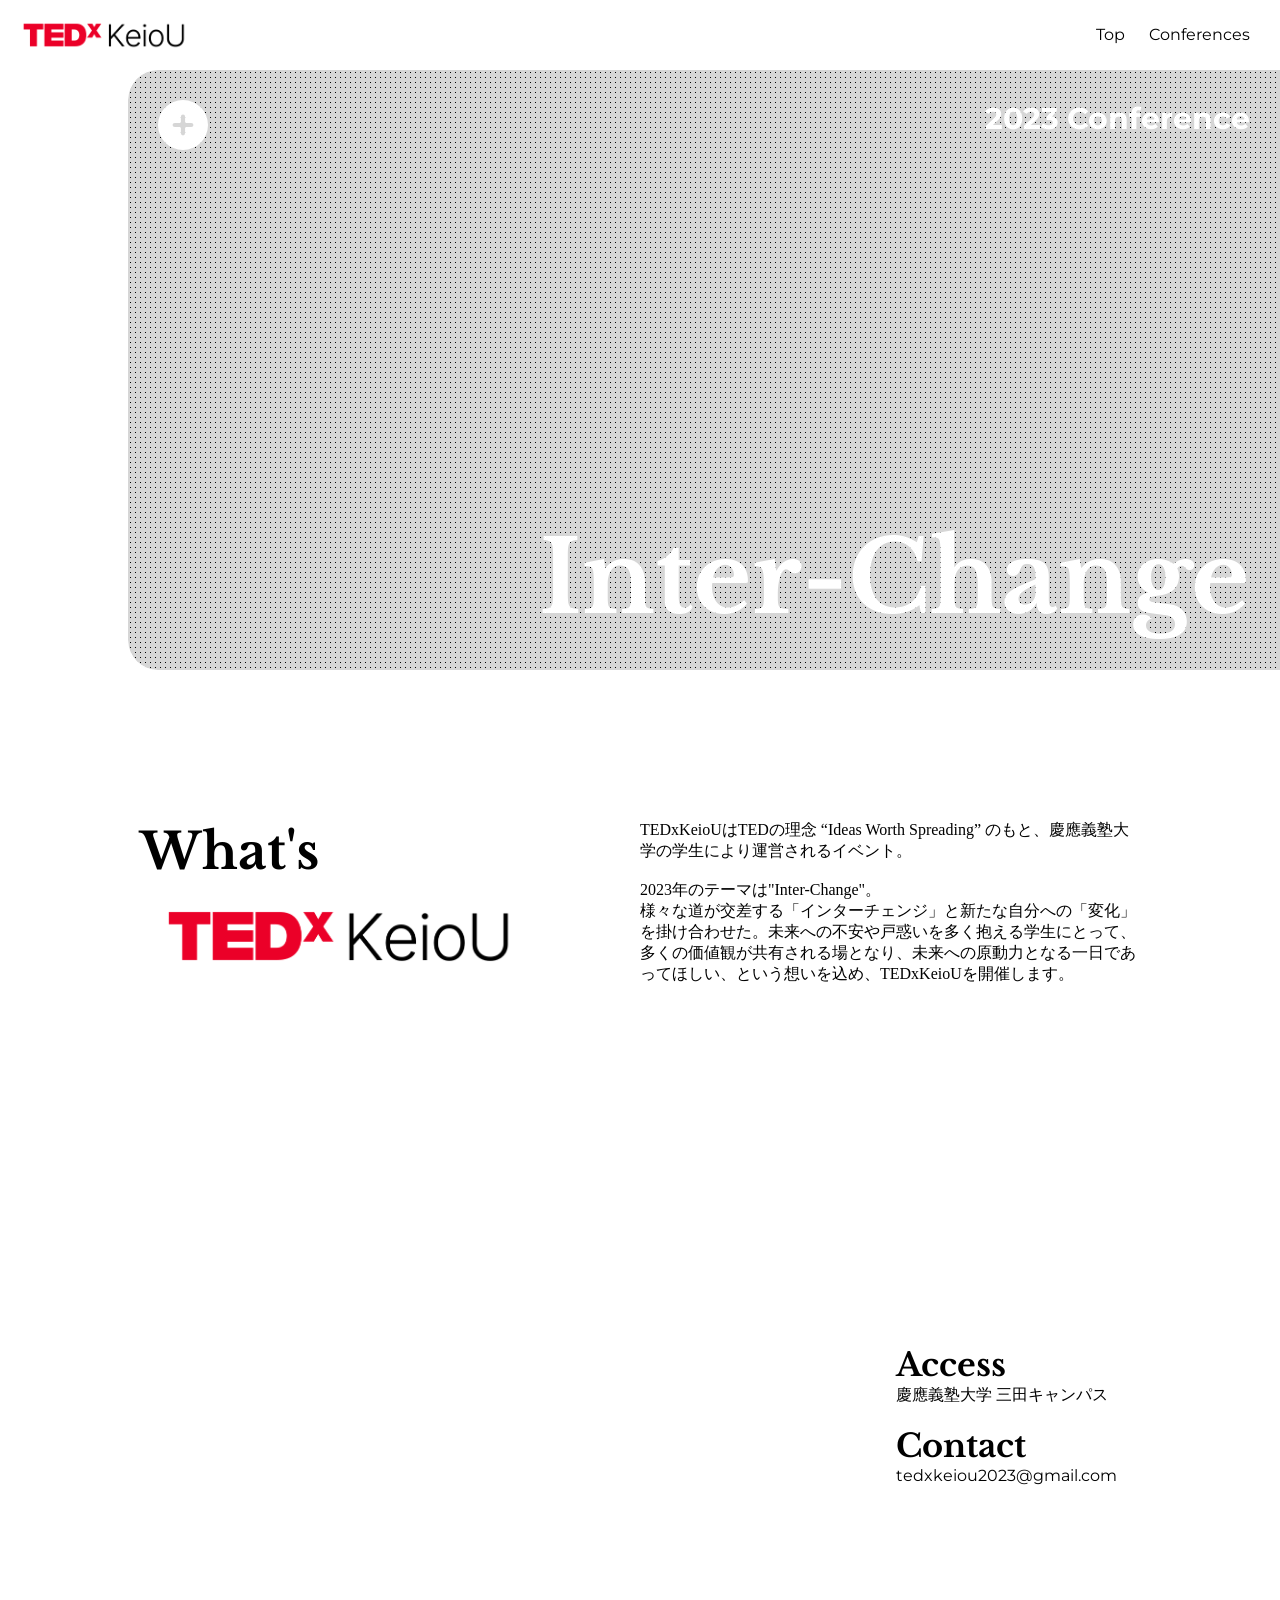
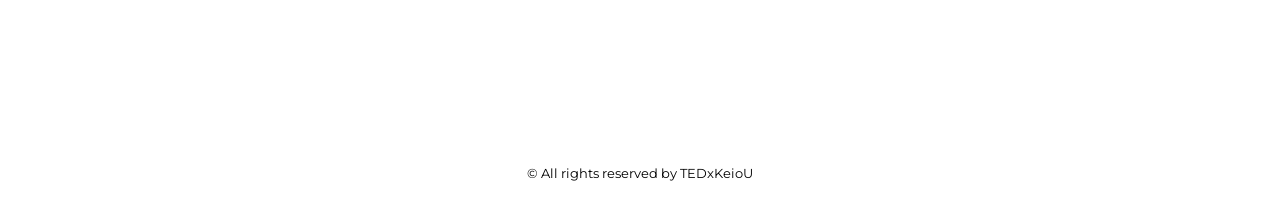
==== index.html @ d734decb "ヘッダー修正" ====
<!DOCTYPE html>
<html lang="jp">
<head>
    <meta charset="UTF-8">
    <meta http-equiv="X-UA-Compatible" content="IE=edge">
    <meta name="viewport" content="width=device-width, initial-scale=1.0">
    <title>TEDxKeioU</title>
    <link rel="stylesheet" href="/toppage.css">
    <link rel="icon" href="/icon.png">

    <!--アナリティクス解析用 Google tag (gtag.js) -->
    <script async src="https://www.googletagmanager.com/gtag/js?id=G-GZ0L110R26"></script>
    <script>
    window.dataLayer = window.dataLayer || [];
    function gtag(){dataLayer.push(arguments);}
    gtag('js', new Date());
    gtag('config', 'G-GZ0L110R26');
    </script>

    <!--google fontsはheader.html側で読み込んでます-->
    <!--js-->
    <script src="https://code.jquery.com/jquery-1.12.4.min.js"></script>
    <script>
    //共通パーツ読み込み
    $(function() {
        $("#loading").load("/load.html");// load.jsも必ず読み込むこと、loading要素を追加すること
        $("#header").load("/component/header.html");
        $("#footer").load("/footer.html"); 
    });
    </script>
    <script>
    //メアドコピー
        function clipboard(){
          var text = document.getElementById('campaign-code').innerText;
          navigator.clipboard.writeText(text).then(e => {
            document.getElementById("clipboard-info").innerText = "Copied!";
          });
        }
    </script>
</head>
<body>
    <div id="loading"></div>

    <div id="header-wrapper">
        <div id="header"></div>
    </div>

    <div class="top-thmbnail">
        <a href="/conferences/2023/">
            <div class="is-layer-dot">
                    <video src="/img/inter-change-video2.mp4" autoplay loop muted playsinline></video>
            </div>
            <div class="top-thmbnail-titlecontainer">
                <svg id="Layer_1" height="512" viewBox="0 0 24 24" width="512" xmlns="http://www.w3.org/2000/svg" data-name="Layer 1">
                    <path d="m12 0a12 12 0 1 0 12 12 12.013 12.013 0 0 0 -12-12zm4 13h-3v3a1 1 0 0 1 -2 0v-3h-3a1 1 0 0 1 0-2h3v-3a1 1 0 0 1 2 0v3h3a1 1 0 0 1 0 2z"/>
                </svg>
                <h2>
                    2023 Conference
                </h2>
                <h1>
                    Inter-Change
                </h1>
            </div>
        </a>
    </div>

    <!--
        <div class="news-column-wrapper">
        <div class="news column">
            <div class="column-title">
                <h1>
                    News
                </h1>

                <a href="/news/">
                    <div class="more-button">
                        <div class="more-button-contnet">
                            View All
                        </div>
                        <svg viewBox="0,0,20,20">
                            <path d="M12.4328 3.93283C11.847 4.51861 11.847 5.46836 12.4328 6.05415L14.8787 8.5H1.5C0.671574 8.5 0 9.17157 0 10C0 10.8284 0.671574 11.5 1.5 11.5H14.8787L12.4328 13.9459C11.847 14.5316 11.847 15.4814 12.4328 16.0672C13.0186 16.653 13.9684 16.653 14.5541 16.0672L19.5607 11.0607C19.842 10.7794 20 10.3978 20 10C20 9.60218 19.842 9.22064 19.5607 8.93934L14.5541 3.93283C13.9684 3.34704 13.0186 3.34704 12.4328 3.93283Z"></path>
                        </svg>
                    </div>
                </a>

            </div>
            <div class="newsfeed-contentsContainer">
                <div class="newsfeed-content">
                    <p>
                        Comming Soon!
                    </p>
                </div>
            </div>
        </div>
    </div>
    -->
    

    <div class="about-all">
        <div class="about-innerwrapper">
            <div>
                <h1>
                    What's 
                </h1>
                <img src="img/logo-black.png">
            </div>
            <div class="about-content">
                <p>
                    TEDxKeioUはTEDの理念 “Ideas Worth Spreading” のもと、慶應義塾大学の学生により運営されるイベント。<br><br>
                    2023年のテーマは"Inter-Change"。<br>様々な道が交差する「インターチェンジ」と新たな自分への「変化」を掛け合わせた。未来への不安や戸惑いを多く抱える学生にとって、多くの価値観が共有される場となり、未来への原動力となる一日であってほしい、という想いを込め、TEDxKeioUを開催します。
                </p>
                <!--aboutボタン
                <a href="/about/">
                    <div class="more-button">
                        <div class="more-button-contnet">
                            About
                        </div>
                        <svg viewBox="0 0 20 20">
                            <path d="M12.4328 3.93283C11.847 4.51861 11.847 5.46836 12.4328 6.05415L14.8787 8.5H1.5C0.671574 8.5 0 9.17157 0 10C0 10.8284 0.671574 11.5 1.5 11.5H14.8787L12.4328 13.9459C11.847 14.5316 11.847 15.4814 12.4328 16.0672C13.0186 16.653 13.9684 16.653 14.5541 16.0672L19.5607 11.0607C19.842 10.7794 20 10.3978 20 10C20 9.60218 19.842 9.22064 19.5607 8.93934L14.5541 3.93283C13.9684 3.34704 13.0186 3.34704 12.4328 3.93283Z"></path>
                        </svg>
                    </div>
                </a>
                -->


                <!--
                <div class="button011">
                    <a href="#">ボタンのデザインテスト</a>
                </div>
                <div class="button012">
                    <a href="#">ボタンのデザイン</a>
                </div>
                -->

            </div>
        </div>
    </div>
    <div class="map-column">
        <div class="map-embed">
            <iframe
                src="https://www.google.com/maps/embed?pb=!1m18!1m12!1m3!1d3242.1382916579682!2d139.73881772695316!3d35.64896429999999!2m3!1f0!2f0!3f0!3m2!1i1024!2i768!4f13.1!3m3!1m2!1s0x60188bb019af22ef%3A0x5df1bbe84d05a9d4!2z5oW25oeJ576p5aG-5aSn5a2m!5e0!3m2!1sja!2sjp!4v1677126900621!5m2!1sja!2sjp"
                width="100%" 
                height="100%" 
                style="border:0;" 
                allowfullscreen="" 
                loading="lazy" 
                referrerpolicy="no-referrer-when-downgrade">
            </iframe>
        </div>
        <div class="map-content-container">
            <div class="map-content-inner">
                <div class="map-content">
                    <h1>
                        Access
                    </h1>
                    <p>
                        慶應義塾大学 三田キャンパス
                    </p>
                </div>
                <div class="map-content">
                    <h1>
                        Contact
                    </h1>
                    <p>
                        tedxkeiou2023@gmail.com
                    </p>
                </div>
            </div>
        </div>
    </div>

    <!--
    <div class="column contact">
        <div class="contact-content">
            <h1>
                Contact
            </h1>
            <p id="campaign-code">tedxkeiou2023@gmail.com</p>
        </div>
        <a href="javascript:void(0);" onclick="javascript:clipboard();" style="cursor: pointer;">
            <div class="icon-badge">
                <img src="/img/mail.png">
                <i class="fa fa-clipboard" aria-hidden="true"></i><span id="clipboard-info">Copy</span>
            </div>
        </a>
    </div>
    -->

    <div id="footer"></div>
</body>
</html>
---- toppage.css ----
a{
    text-decoration : none;
}

.is-layer-dot {
    position: relative;
    height: 600px;
}
.is-layer-dot::after {
    position: absolute;
    top: 0;
    left: 0;
    width: 100%;
    height: 100%;
    content: "";
    display: block;
    background-color: rgba(120, 120, 120, 0.3);
    background-image: radial-gradient(#000000 20%, transparent 0), radial-gradient(#000 20%, transparent 0);
    background-position: 0 0, 10px 10px;
    background-size: 5px 5px;
    border-radius: 30px 0 0 30px;
}

.top-thmbnail{
    position: relative;
    margin-left: 10vw;
    max-height: 70vh;
    overflow: hidden;
    border-radius: 30px 0 0 30px;
}
.top-thmbnail video{
    width: 100%;
    height: 100%;
    object-fit: cover;
}
.top-thmbnail-titlecontainer{
    position: absolute;
    bottom: 30px;
    right: 30px;
    text-align: right;
    color: #ffffff;
    margin-left: 30px;
    width: calc(100% - 60px);
    height: calc(100% - 60px);
}
.top-thmbnail-titlecontainer svg{
    fill: #fff;
    height: 50px;
    width: auto;
    position: absolute;
    top: 0;
    left: 0;
}
.top-thmbnail-titlecontainer h1{
    position: absolute;
    bottom: 0;
    right: 0;
    margin-left: 50px;
    font-size: min(15vw,100px);
    font-family: 'Libre Baskerville', serif;

}
.top-thmbnail-titlecontainer h2{
    font-size: min(5vw,30px);
}


.news-column-wrapper{
    display: flex;
    justify-content: center;
}
.column{
    margin: 30px;
    border-radius: 30px;
    display: flex;
    overflow: hidden;
}
.news{
    flex-direction: column;
    background-color: #f1f1f1;
    max-width: 1200px;
    width: 100%;
}
.column-title{
    padding-left: 30px;
    padding-top: 20px;
    display: flex;
}

.newsfeed-content p{
    text-align: center;
    margin: 100px;
}

.about-all{
    margin-top: 150px;
    margin-bottom: 100px;
    margin-left: 100px;
    margin-right: 100px;
    display: flex;
    justify-content: center;
}
.about-innerwrapper{
    width: 1000px;
    display: flex;
}
.about-all img{
    width: 400px;
    height: auto;
    margin-right: 100px;
}
.about-all h1{
    font-family: 'Libre Baskerville', serif;
    font-size: 50px;
}
.about-content p{
    margin-bottom: 30px;
    font-family: Hiragino Kaku Gothic ProN、ヒラギノ角ゴ ProN、Hiragino Kaku Gothic Pro、ヒラギノ角ゴ Pro; 
}

.map-column{
    height: 600px;
    overflow: hidden;
    display: flex;
    justify-content: center;
    align-items: center;
}
.map-content-container{
    margin: 50px;
    display: flex;
    align-items: center;
    justify-content: center;
    width: 30vw;
    justify-content: start;
}
.map-content-container h1{
    font-family: 'Libre Baskerville', serif;
}
.map-content{
    margin: 20px;
}

.map-embed{
    height:500px; 
    border-radius: 0 30px 30px 0 ;
    overflow: hidden;
    width: 70vw;
}

.contact{
    align-items: center;
    margin: 100px;
    justify-content: center;
}
.icon-badge{
    background-color:#F1C400;
    border-radius: 100px;
    width: 100px;
    height: 100px;
    display: flex;
    flex-direction: column;
    justify-content: center;
    align-items: center;
    margin: 20px;
    color: #fff;
}
.icon-badge img{
    width: 40px;
    height: auto;
    margin: 0;
}

.more-button{
    border: 3px #EB0028 solid;
    background-color: #EB0028;
    color: #fff;
    border-radius: 30px;
    height: 50px;
    width: 200px;
    position: relative;
    fill: #fff;
}
.more-button-contnet{
    height: 50px;
    display: flex;
    align-items: center;
    margin-left: 30px;
}
.more-button svg{
    position: absolute;
    height: 30px;
    width: auto;
    right: 15px;
    top:10px
}
.more-button:hover{
    background-color: #fff;
    color: #EB0028;
    fill: #EB0028;
}


/* 011 */
.button011 a {
    position: relative;
    display: flex;
    justify-content: space-around;
    align-items: center;
    margin: 0 auto;
    max-width: 240px;
    padding: 10px 25px;
    color: #313131;
    transition: 0.3s ease-in-out;
    font-weight: 600;
    background: #eee;
    overflow:hidden;
}
.button011 a:before {
    position: absolute;
    top: 0;
    left: 0;
    width: 150%;
    height: 500%;
    content: "";
    -webkit-transition: all 0.5s ease-in-out;
    transition: all 0.5s ease-in-out;
    -webkit-transform: translateX(-98%) translateY(-25%) rotate(45deg);
    transform: translateX(-98%) translateY(-25%) rotate(45deg);
    background: #EB0028;
    opacity: 0.2;
}
.button011 a:hover:before {
    -webkit-transform: translateX(-9%) translateY(-25%) rotate(45deg);
    transform: translateX(-9%) translateY(-25%) rotate(45deg);
}
/* 012 */
.button012 a {
    position: relative;
    display: flex;
    justify-content: center;
    align-items: center;
    margin: 0 auto;
    max-width: 240px;
    padding: 10px 25px 10px 50px;
    color: #313131;
    transition: 0.3s ease-in-out;
    font-weight: 600;
    background: #eee;
    border-radius: 50px;
    z-index:0;
    overflow: hidden;
}
.button012 a:before {
    font-family: "Font Awesome 5 Free";
    content: "\f005";
    line-height: 1;
    position: absolute;
    left: 5px;
    background: #FFF;
    padding: 12px 11px;
    border-radius: 60px;
    z-index: 2;
}
.button012 a:after {
    content: "";
    position: absolute;
    top: 0;
    bottom: 0;
    width: 0;
    display: block;
    background: #ccc;
    transition: .3s;
    left:0;
}
.button012 a:hover:after {
    width: 100%;
    z-index: -1;
}



@media screen and (max-width:1000px) {
    .about-innerwrapper{
        flex-direction: column;
        width: 90vw;
    }
    .about-innerwrapper h1{
        font-size: min(10vw,50px);
    }
    .about-innerwrapper p{
        margin-top: 50px;
    }
    .about-innerwrapper img{
        max-width: 400px;
        width: 80vw;
        margin: 0;
    }
    .map-column{
        flex-direction: column;
        border-radius: initial;
        margin: 0;
    }
    .map-content-container{
        display: inline;
        text-align: left;
        width: 100%;
    }
    .map-content-inner{
        display: flex;
        flex-wrap: wrap-reverse;
        justify-content: center;
    }
    .map-embed{
        height:500px;
        width: calc(100% - 5vw);
        margin-right: 5vw;
    }
}
@media screen and (max-width:600px) {
    .top-thmbnail-titlecontainer svg{
    }
    .top-thmbnail-titlecontainer h1{
        margin: 0;
    }
}
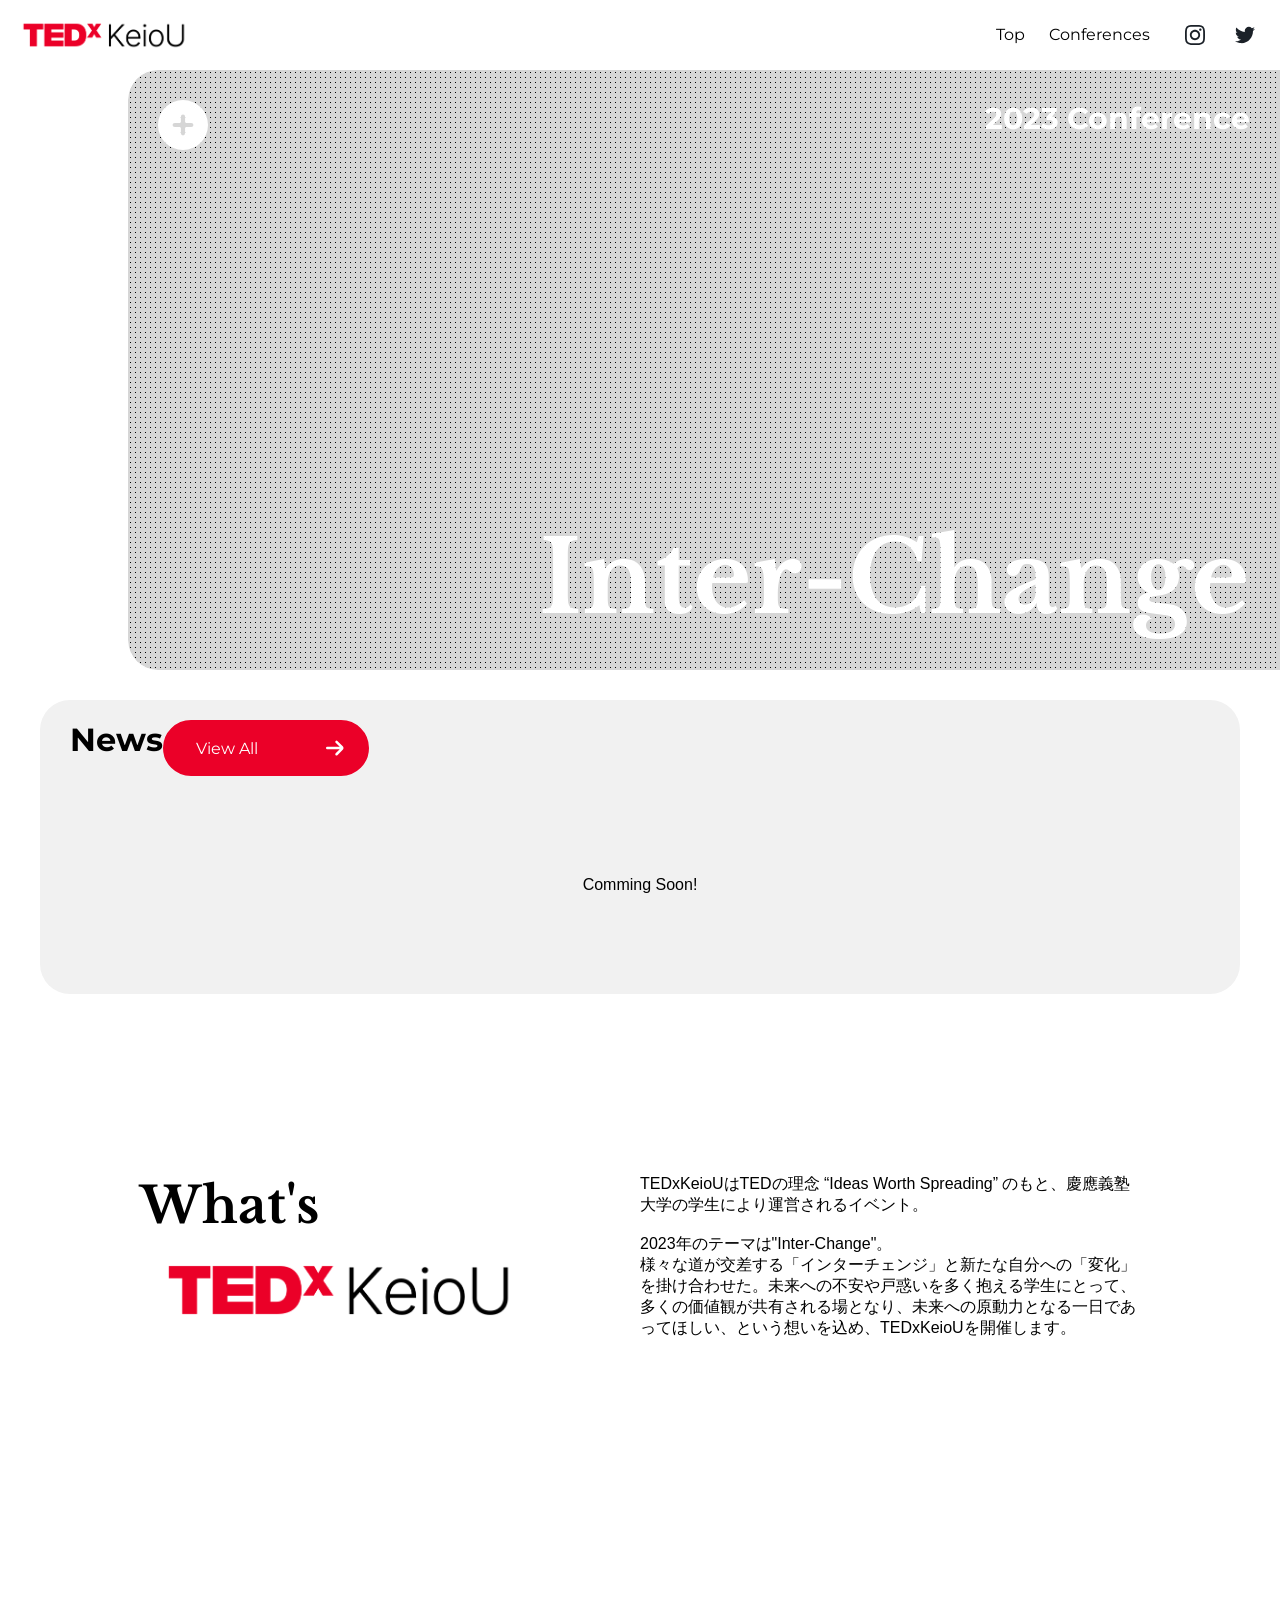
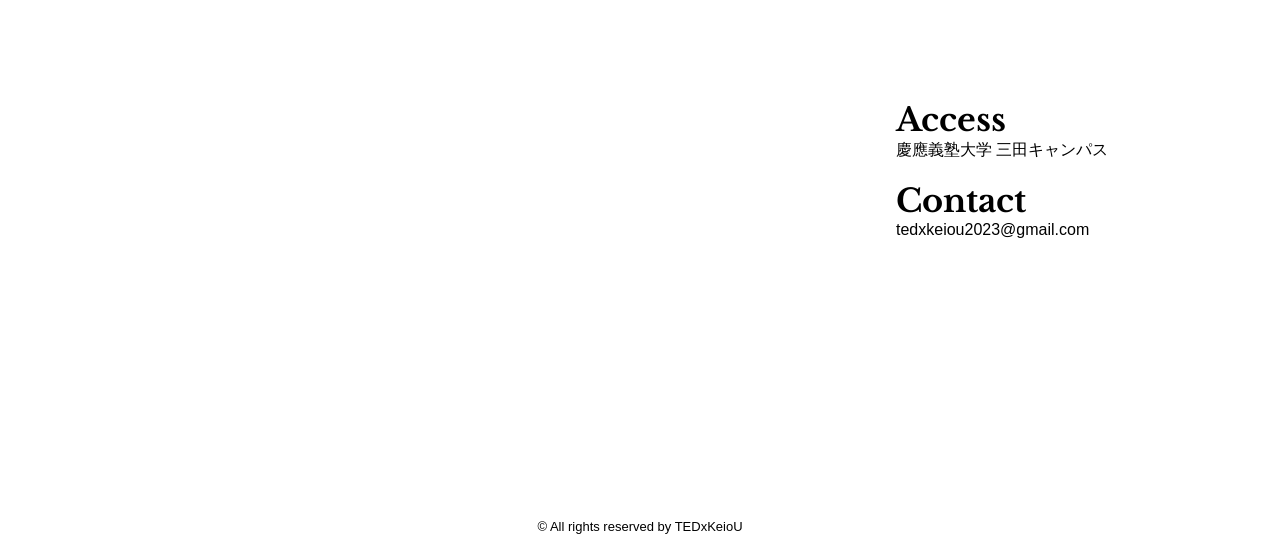
==== commit 2f35ef37: "headerソーシャルロゴ修正、ロード画面削除" ====
--- a/index.html
+++ b/index.html
@@ -39,8 +39,6 @@
     </script>
 </head>
 <body>
-    <div id="loading"></div>
-
     <div id="header-wrapper">
         <div id="header"></div>
     </div>
@@ -64,25 +62,23 @@
         </a>
     </div>
 
-    <!--
+
         <div class="news-column-wrapper">
         <div class="news column">
             <div class="column-title">
                 <h1>
                     News
                 </h1>
-
                 <a href="/news/">
                     <div class="more-button">
                         <div class="more-button-contnet">
                             View All
                         </div>
-                        <svg viewBox="0,0,20,20">
-                            <path d="M12.4328 3.93283C11.847 4.51861 11.847 5.46836 12.4328 6.05415L14.8787 8.5H1.5C0.671574 8.5 0 9.17157 0 10C0 10.8284 0.671574 11.5 1.5 11.5H14.8787L12.4328 13.9459C11.847 14.5316 11.847 15.4814 12.4328 16.0672C13.0186 16.653 13.9684 16.653 14.5541 16.0672L19.5607 11.0607C19.842 10.7794 20 10.3978 20 10C20 9.60218 19.842 9.22064 19.5607 8.93934L14.5541 3.93283C13.9684 3.34704 13.0186 3.34704 12.4328 3.93283Z"></path>
+                        <svg xmlns="http://www.w3.org/2000/svg" id="Outline" viewBox="0 0 24 24" width="50" height="50">
+                            <path d="M18,12h0a2,2,0,0,0-.59-1.4l-4.29-4.3a1,1,0,0,0-1.41,0,1,1,0,0,0,0,1.42L15,11H5a1,1,0,0,0,0,2H15l-3.29,3.29a1,1,0,0,0,1.41,1.42l4.29-4.3A2,2,0,0,0,18,12Z"/>
                         </svg>
                     </div>
                 </a>
-
             </div>
             <div class="newsfeed-contentsContainer">
                 <div class="newsfeed-content">
@@ -93,7 +89,7 @@
             </div>
         </div>
     </div>
-    -->
+
     
 
     <div class="about-all">
--- a/toppage.css
+++ b/toppage.css
@@ -1,5 +1,8 @@
 a{
     text-decoration : none;
+}
+p{
+    font-family: Hiragino Kaku Gothic ProN、ヒラギノ角ゴ ProN、Hiragino Kaku Gothic Pro、ヒラギノ角ゴ Pro, sans-serif;
 }
 
 .is-layer-dot {
@@ -27,12 +30,19 @@
     max-height: 70vh;
     overflow: hidden;
     border-radius: 30px 0 0 30px;
+    transition: all 0.3s ease;
 }
 .top-thmbnail video{
     width: 100%;
     height: 100%;
     object-fit: cover;
 }
+.top-thmbnail:hover{
+    box-shadow:  -10px 10px 30px #9e9e9e, 10px -10px 30px #ffffff;
+    transition: all 0.3s ease;
+    transform:scale(1.01,1.01);
+}
+
 .top-thmbnail-titlecontainer{
     position: absolute;
     bottom: 30px;
@@ -115,7 +125,6 @@
 }
 .about-content p{
     margin-bottom: 30px;
-    font-family: Hiragino Kaku Gothic ProN、ヒラギノ角ゴ ProN、Hiragino Kaku Gothic Pro、ヒラギノ角ゴ Pro; 
 }
 
 .map-column{
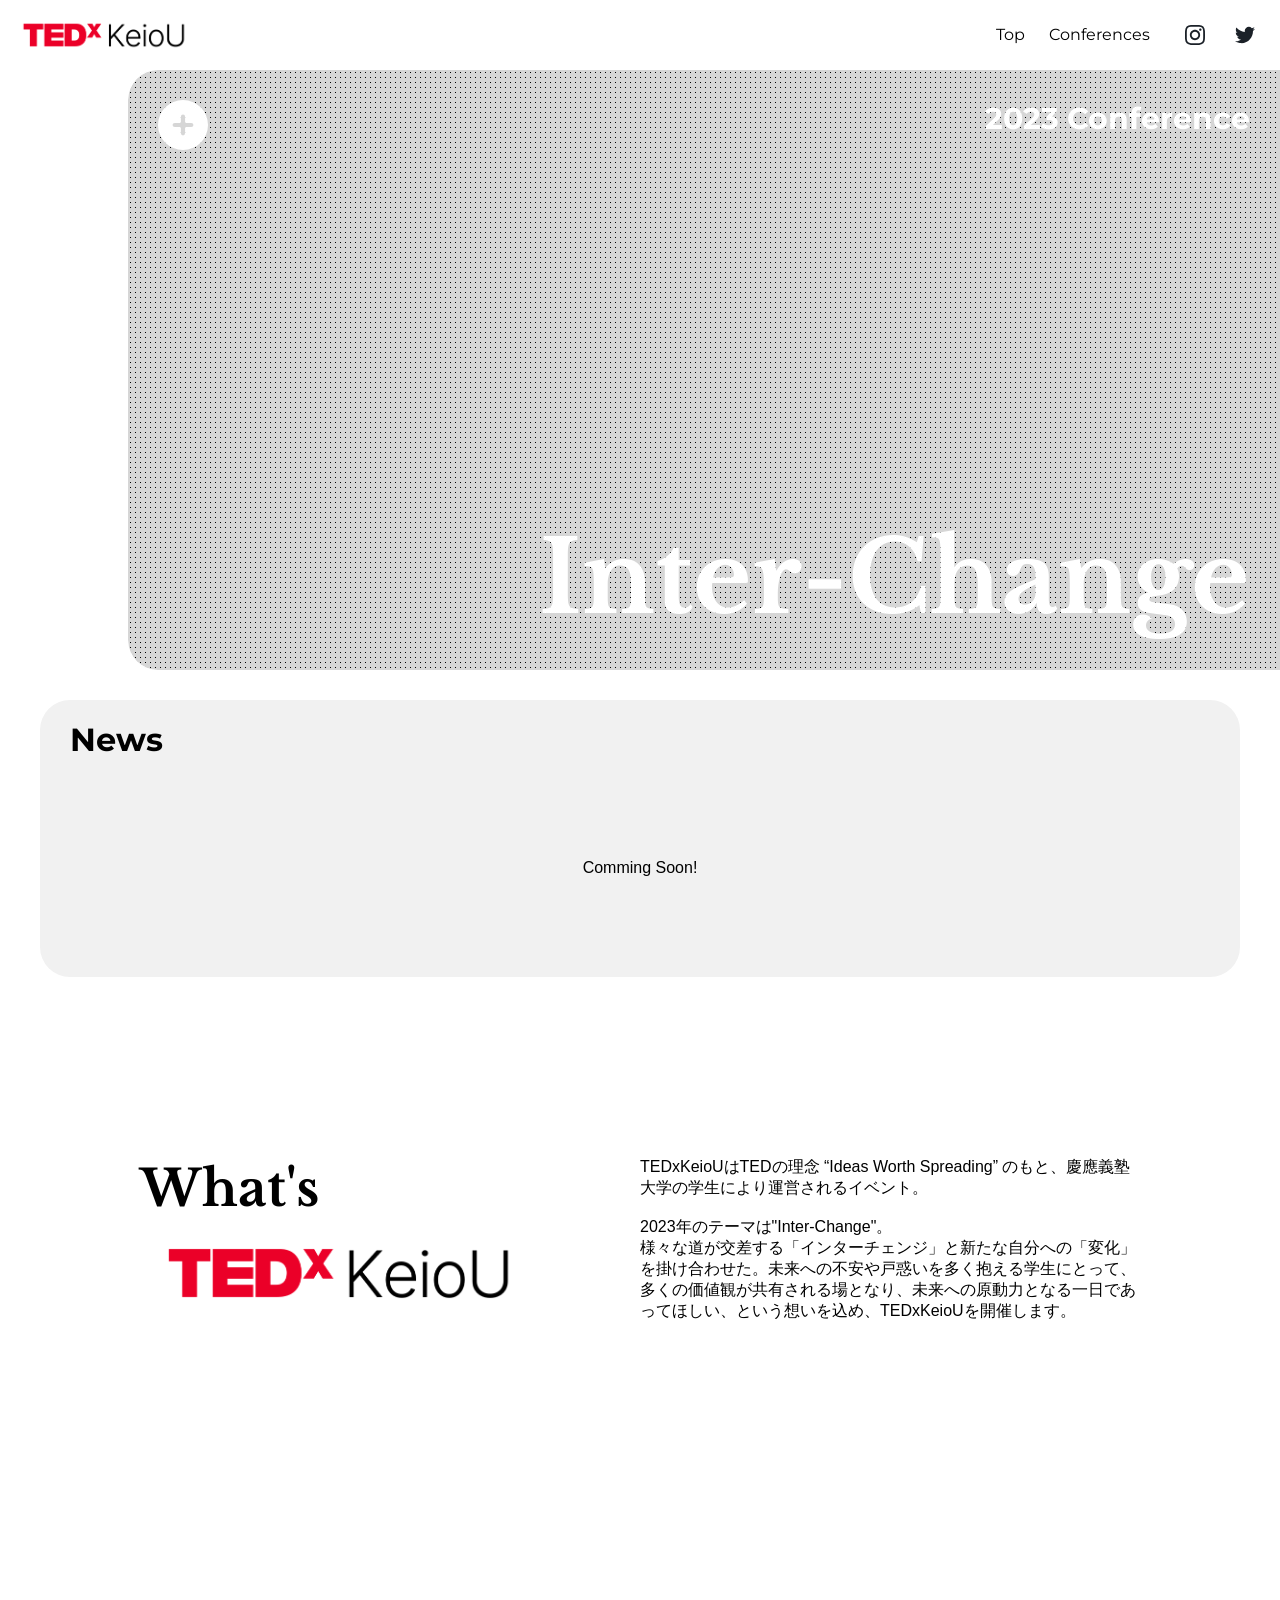
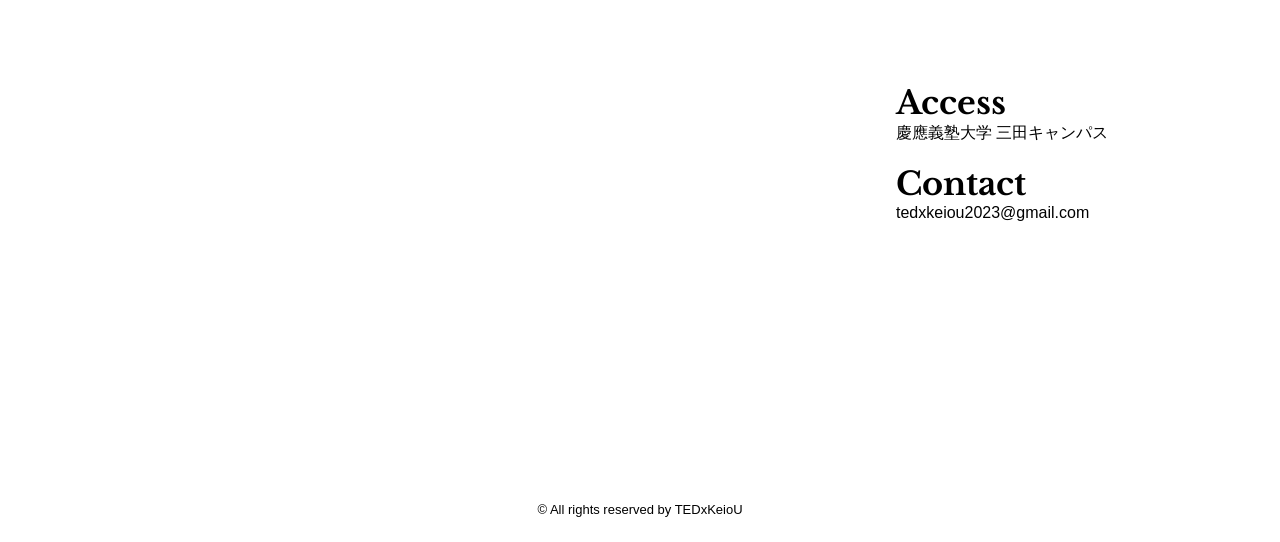
==== commit 7db16922: "ファイル修正ミス修正" ====
--- a/index.html
+++ b/index.html
@@ -70,6 +70,7 @@
                     News
                 </h1>
                 <a href="/news/">
+                    <!--
                     <div class="more-button">
                         <div class="more-button-contnet">
                             View All
@@ -78,6 +79,7 @@
                             <path d="M18,12h0a2,2,0,0,0-.59-1.4l-4.29-4.3a1,1,0,0,0-1.41,0,1,1,0,0,0,0,1.42L15,11H5a1,1,0,0,0,0,2H15l-3.29,3.29a1,1,0,0,0,1.41,1.42l4.29-4.3A2,2,0,0,0,18,12Z"/>
                         </svg>
                     </div>
+                    -->
                 </a>
             </div>
             <div class="newsfeed-contentsContainer">
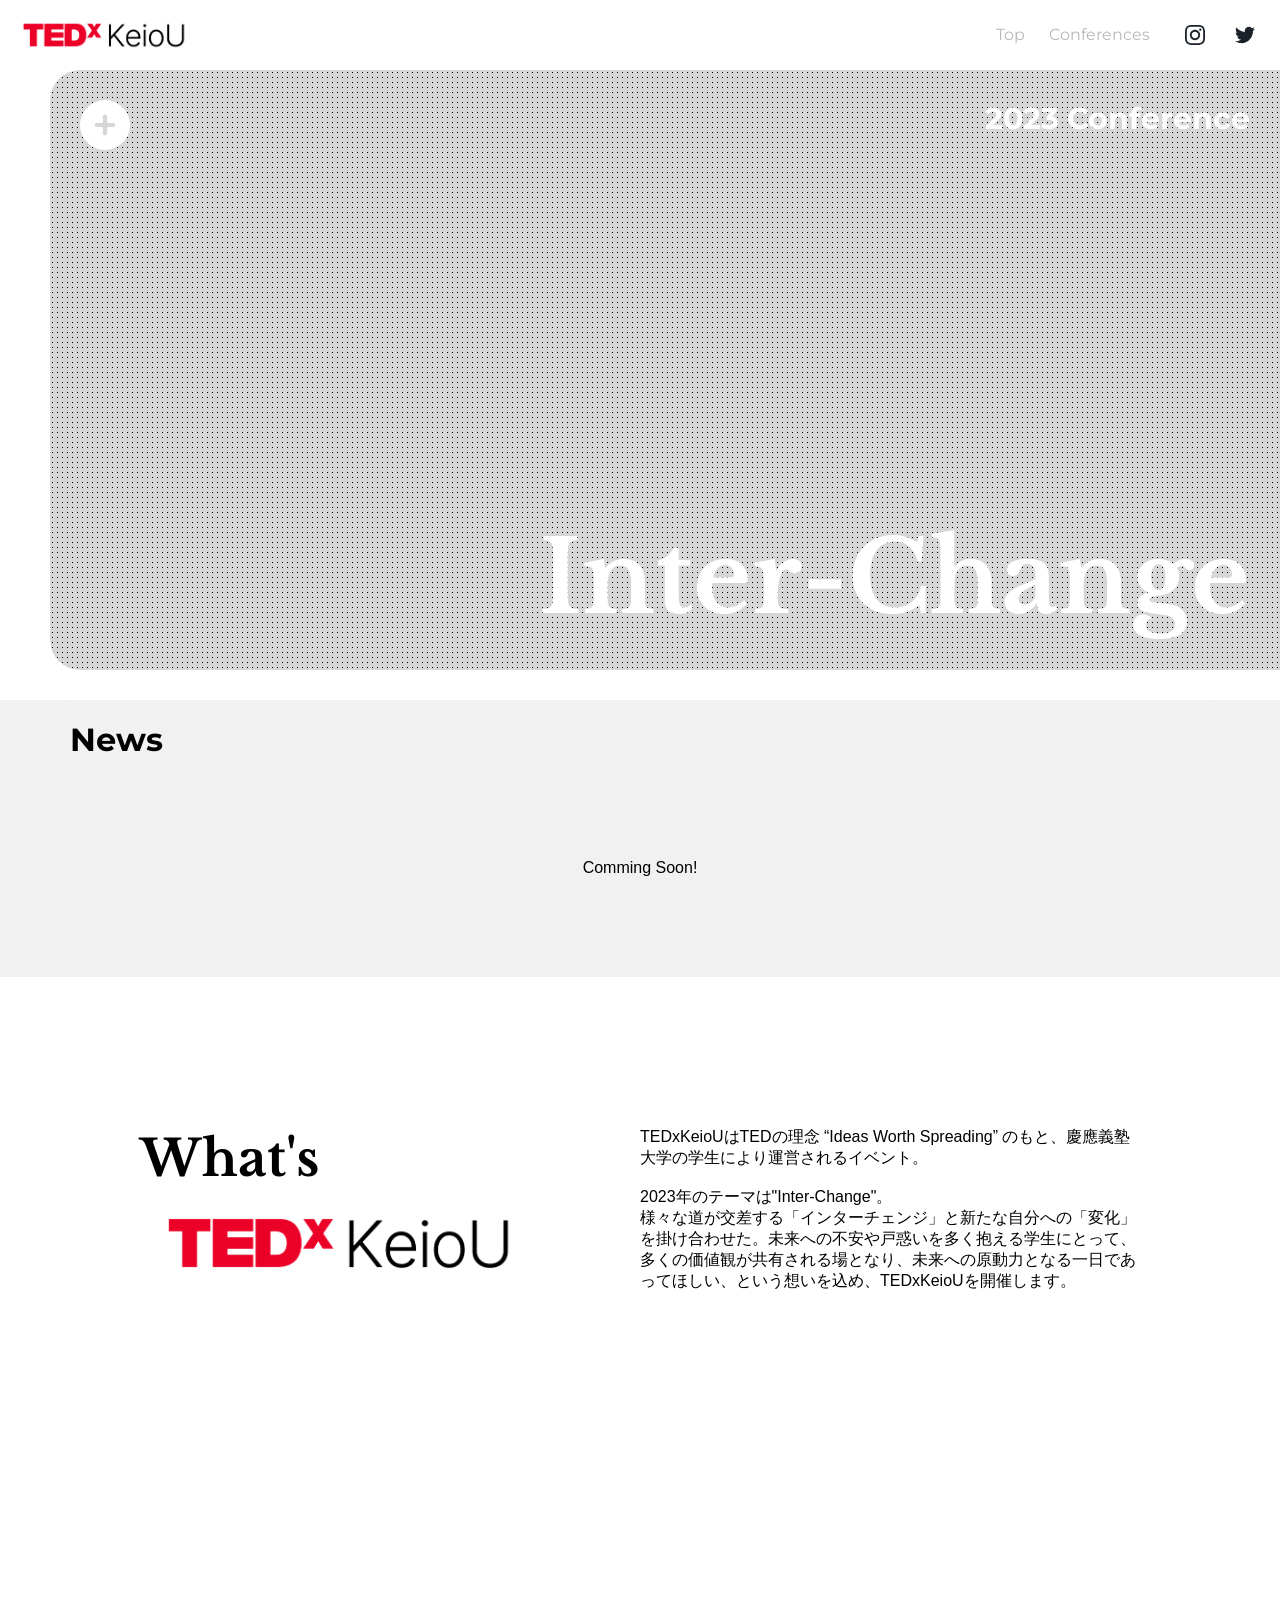
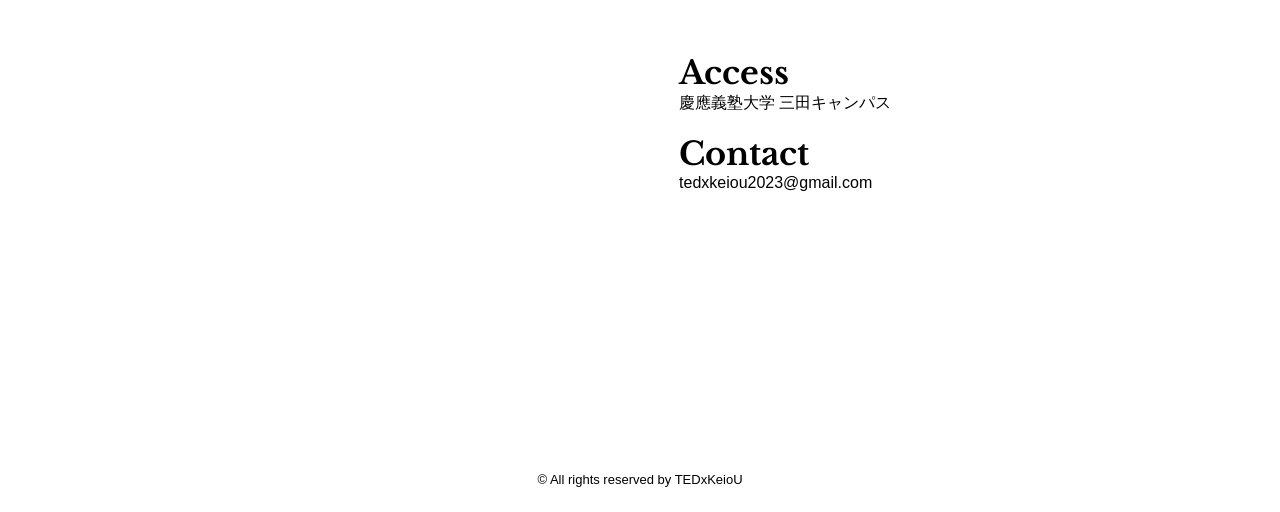
==== commit 22d41f9c: "トップページcss調整" ====
--- a/index.html
+++ b/index.html
@@ -61,10 +61,9 @@
             </div>
         </a>
     </div>
-
-
-        <div class="news-column-wrapper">
-        <div class="news column">
+    
+    <div class="news-column-wrapper">
+        <div class="news-column">
             <div class="column-title">
                 <h1>
                     News
--- a/toppage.css
+++ b/toppage.css
@@ -26,7 +26,7 @@
 
 .top-thmbnail{
     position: relative;
-    margin-left: 10vw;
+    margin-left: 50px;
     max-height: 70vh;
     overflow: hidden;
     border-radius: 30px 0 0 30px;
@@ -38,9 +38,11 @@
     object-fit: cover;
 }
 .top-thmbnail:hover{
+    transition: all 0.3s ease;
     box-shadow:  -10px 10px 30px #9e9e9e, 10px -10px 30px #ffffff;
-    transition: all 0.3s ease;
-    transform:scale(1.01,1.01);
+    /*transform:scale(1.005,1.005);*/
+}
+.top-thmbnail video:hover{
 }
 
 .top-thmbnail-titlecontainer{
@@ -78,6 +80,10 @@
 .news-column-wrapper{
     display: flex;
     justify-content: center;
+    background-color: #f1f1f1;
+    margin-top: 30px;
+    padding-left: 30px;
+    padding-right: 30px;
 }
 .column{
     margin: 30px;
@@ -85,109 +91,32 @@
     display: flex;
     overflow: hidden;
 }
-.news{
+.news-column{
+    margin: 0px;
+    border-radius: 30px;
+    display: flex;
+    overflow: hidden;
     flex-direction: column;
     background-color: #f1f1f1;
     max-width: 1200px;
     width: 100%;
 }
-.column-title{
-    padding-left: 30px;
-    padding-top: 20px;
-    display: flex;
-}
-
-.newsfeed-content p{
-    text-align: center;
-    margin: 100px;
-}
-
-.about-all{
-    margin-top: 150px;
-    margin-bottom: 100px;
-    margin-left: 100px;
-    margin-right: 100px;
-    display: flex;
-    justify-content: center;
-}
-.about-innerwrapper{
-    width: 1000px;
-    display: flex;
-}
-.about-all img{
-    width: 400px;
-    height: auto;
-    margin-right: 100px;
-}
-.about-all h1{
-    font-family: 'Libre Baskerville', serif;
-    font-size: 50px;
-}
-.about-content p{
-    margin-bottom: 30px;
-}
-
-.map-column{
-    height: 600px;
-    overflow: hidden;
-    display: flex;
-    justify-content: center;
-    align-items: center;
-}
-.map-content-container{
-    margin: 50px;
-    display: flex;
-    align-items: center;
-    justify-content: center;
-    width: 30vw;
-    justify-content: start;
-}
-.map-content-container h1{
-    font-family: 'Libre Baskerville', serif;
-}
-.map-content{
-    margin: 20px;
-}
-
-.map-embed{
-    height:500px; 
-    border-radius: 0 30px 30px 0 ;
-    overflow: hidden;
-    width: 70vw;
-}
-
-.contact{
-    align-items: center;
-    margin: 100px;
-    justify-content: center;
-}
-.icon-badge{
-    background-color:#F1C400;
-    border-radius: 100px;
-    width: 100px;
-    height: 100px;
-    display: flex;
-    flex-direction: column;
-    justify-content: center;
-    align-items: center;
-    margin: 20px;
-    color: #fff;
-}
-.icon-badge img{
-    width: 40px;
-    height: auto;
-    margin: 0;
-}
-
+.column-title h1{
+    float: left;
+    margin-top: 20px;
+    margin-left: 30px;
+}
 .more-button{
     border: 3px #EB0028 solid;
     background-color: #EB0028;
     color: #fff;
     border-radius: 30px;
     height: 50px;
-    width: 200px;
+    width: 150px;
     position: relative;
     fill: #fff;
+    float: right;
+    margin: 10px;
 }
 .more-button-contnet{
     height: 50px;
@@ -207,6 +136,90 @@
     color: #EB0028;
     fill: #EB0028;
 }
+
+.newsfeed-content p{
+    text-align: center;
+    margin: 100px;
+}
+
+.about-all{
+    margin-top: 150px;
+    margin-bottom: 100px;
+    margin-left: 100px;
+    margin-right: 100px;
+    display: flex;
+    justify-content: center;
+}
+.about-innerwrapper{
+    width: 1000px;
+    display: flex;
+}
+.about-all img{
+    width: 400px;
+    height: auto;
+    margin-right: 100px;
+}
+.about-all h1{
+    font-family: 'Libre Baskerville', serif;
+    font-size: 50px;
+}
+.about-content p{
+    margin-bottom: 30px;
+}
+
+.map-column{
+    height: 600px;
+    overflow: hidden;
+    display: flex;
+    justify-content: center;
+    align-items: center;
+}
+.map-content-container{
+    margin: 50px;
+    display: flex;
+    align-items: center;
+    justify-content: center;
+    justify-content: start;
+    width: calc(50vw - 40px);
+}
+.map-content-container h1{
+    font-family: 'Libre Baskerville', serif;
+}
+.map-content{
+    margin: 20px;
+}
+
+.map-embed{
+    height:500px; 
+    border-radius: 0 30px 30px 0 ;
+    overflow: hidden;
+    width: 50vw;
+}
+
+.contact{
+    align-items: center;
+    margin: 100px;
+    justify-content: center;
+}
+.icon-badge{
+    background-color:#F1C400;
+    border-radius: 100px;
+    width: 100px;
+    height: 100px;
+    display: flex;
+    flex-direction: column;
+    justify-content: center;
+    align-items: center;
+    margin: 20px;
+    color: #fff;
+}
+.icon-badge img{
+    width: 40px;
+    height: auto;
+    margin: 0;
+}
+
+
 
 
 /* 011 */
@@ -331,4 +344,7 @@
     .top-thmbnail-titlecontainer h1{
         margin: 0;
     }
+    .top-thmbnail{
+        margin-left: 30px;
+    }
 }
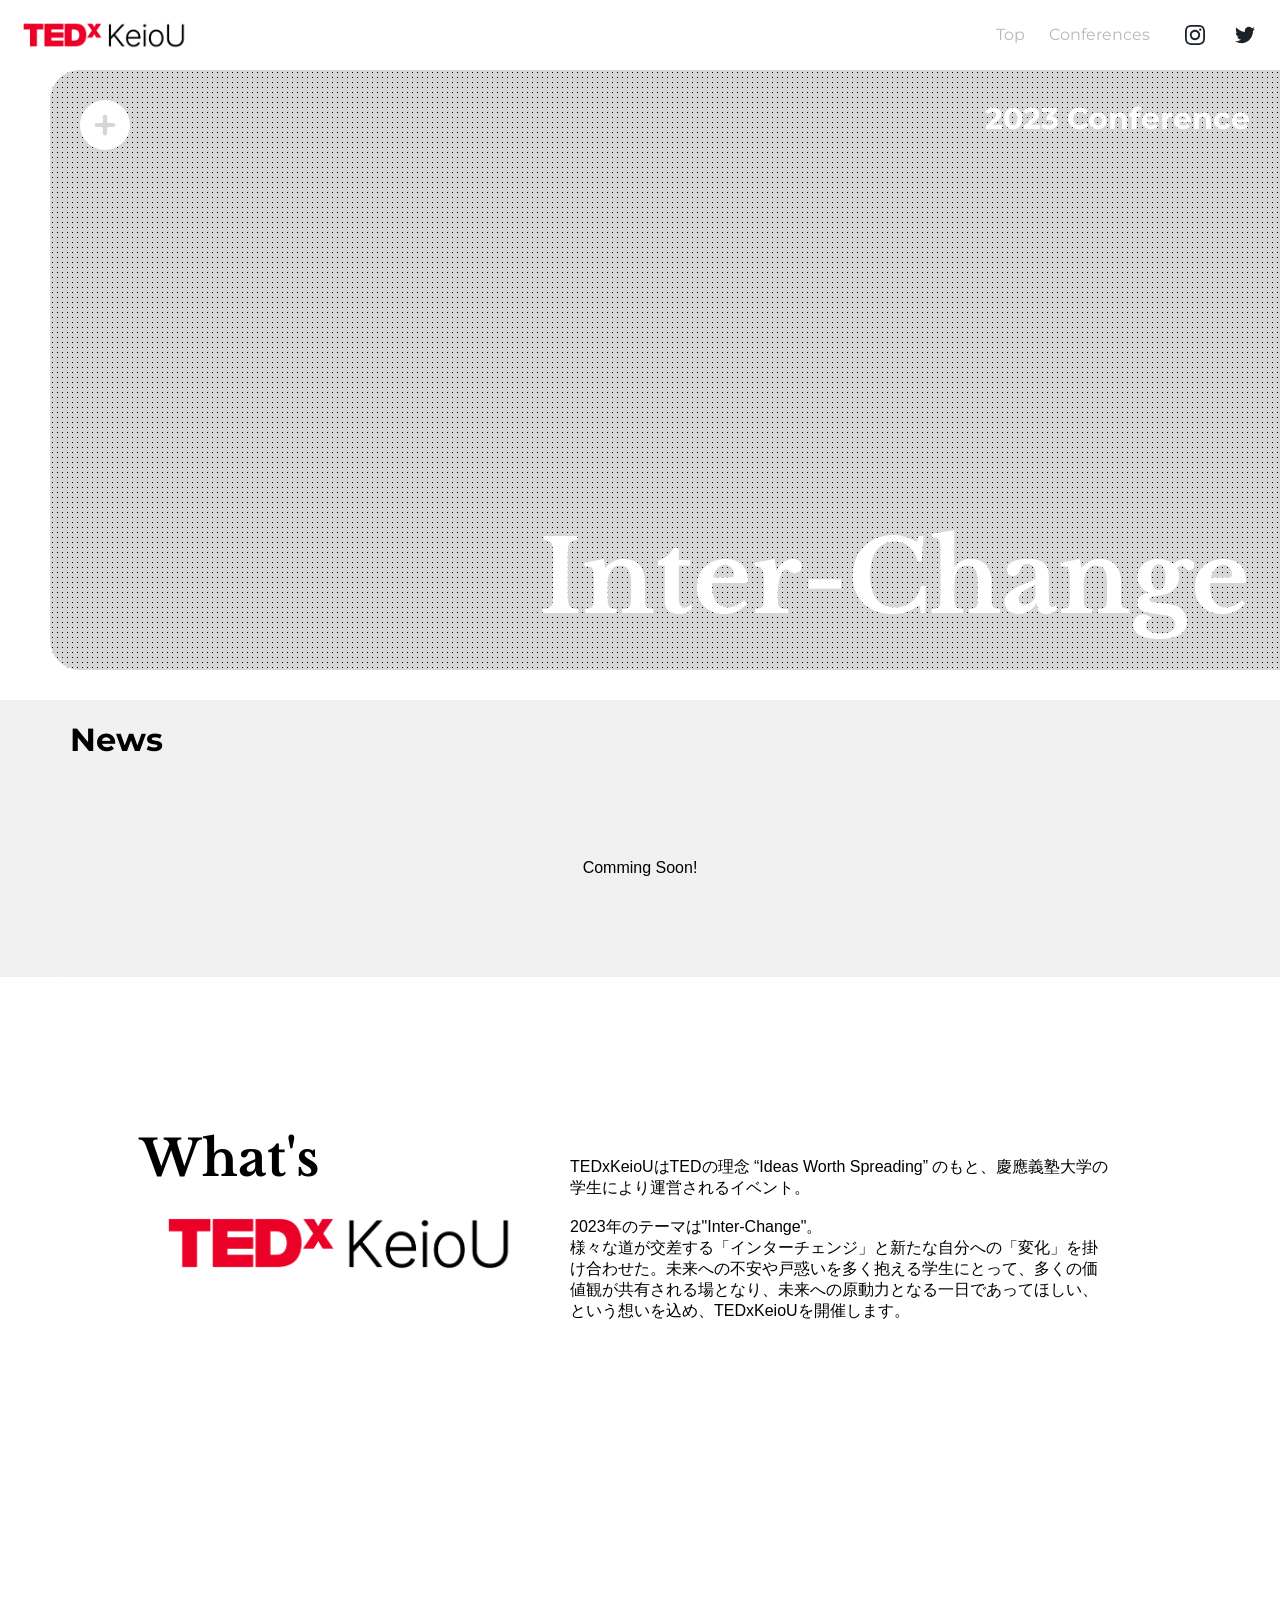
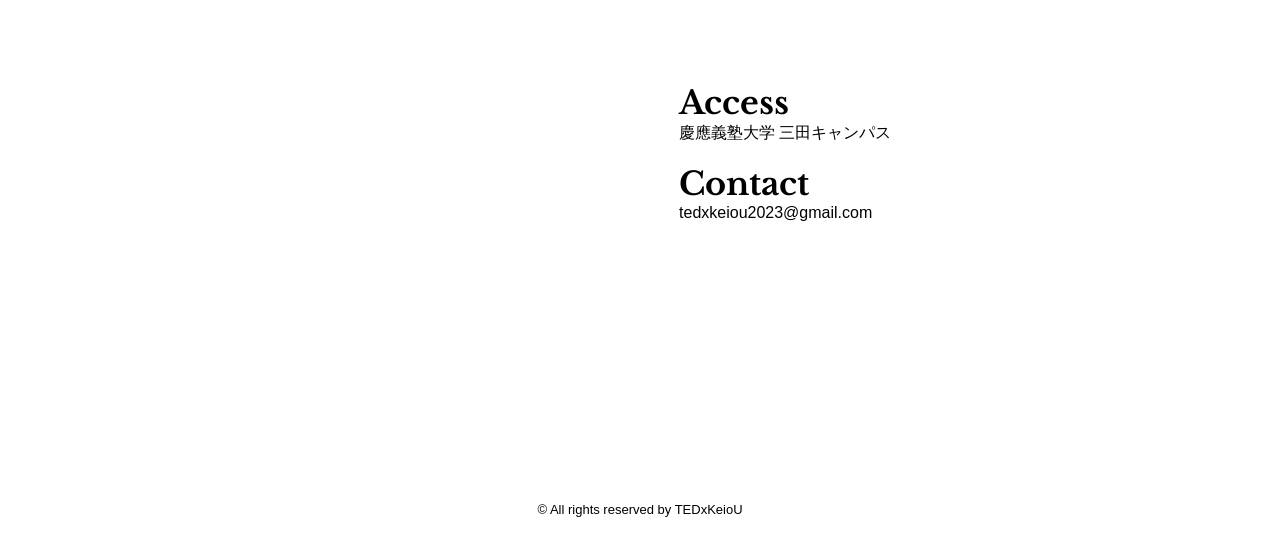
==== commit da8d3670: "css反映調整、video自動再生修正" ====
--- a/index.html
+++ b/index.html
@@ -5,7 +5,7 @@
     <meta http-equiv="X-UA-Compatible" content="IE=edge">
     <meta name="viewport" content="width=device-width, initial-scale=1.0">
     <title>TEDxKeioU</title>
-    <link rel="stylesheet" href="/toppage.css">
+    <link rel="stylesheet" href="/toppage-230321.css?ver=230321-2">
     <link rel="icon" href="/icon.png">
 
     <!--アナリティクス解析用 Google tag (gtag.js) -->
@@ -46,7 +46,7 @@
     <div class="top-thmbnail">
         <a href="/conferences/2023/">
             <div class="is-layer-dot">
-                    <video src="/img/inter-change-video2.mp4" autoplay loop muted playsinline></video>
+                    <video src="/img/inter-change-video2.mp4" autoplay loop muted playsinline webkit-playsinline></video>
             </div>
             <div class="top-thmbnail-titlecontainer">
                 <svg id="Layer_1" height="512" viewBox="0 0 24 24" width="512" xmlns="http://www.w3.org/2000/svg" data-name="Layer 1">
--- a/toppage-230321.css
+++ b/toppage-230321.css
@@ -0,0 +1,353 @@
+a{
+    text-decoration : none;
+}
+p{
+    font-family: Hiragino Kaku Gothic ProN、ヒラギノ角ゴ ProN、Hiragino Kaku Gothic Pro、ヒラギノ角ゴ Pro, sans-serif;
+}
+
+.is-layer-dot {
+    position: relative;
+    height: 600px;
+}
+.is-layer-dot::after {
+    position: absolute;
+    top: 0;
+    left: 0;
+    width: 100%;
+    height: 100%;
+    content: "";
+    display: block;
+    background-color: rgba(120, 120, 120, 0.3);
+    background-image: radial-gradient(#000000 20%, transparent 0), radial-gradient(#000 20%, transparent 0);
+    background-position: 0 0, 10px 10px;
+    background-size: 5px 5px;
+    /*border-radius: 30px 0 0 30px;*/
+}
+
+.top-thmbnail{
+    position: relative;
+    margin-left: 50px;
+    max-height: 70vh;
+    overflow: hidden;
+    border-radius: 30px 0 0 30px;
+    transition: all 0.3s ease;
+}
+.top-thmbnail video{
+    width: 100%;
+    height: 100%;
+    object-fit: cover;
+}
+.top-thmbnail:hover{
+    transition: all 0.3s ease;
+    box-shadow:  -10px 10px 30px #9e9e9e, 10px -10px 30px #ffffff;
+    /*transform:scale(1.005,1.005);*/
+}
+.top-thmbnail video:hover{
+}
+
+.top-thmbnail-titlecontainer{
+    position: absolute;
+    bottom: 30px;
+    right: 30px;
+    text-align: right;
+    color: #ffffff;
+    margin-left: 30px;
+    width: calc(100% - 60px);
+    height: calc(100% - 60px);
+}
+.top-thmbnail-titlecontainer svg{
+    fill: #fff;
+    height: 50px;
+    width: auto;
+    position: absolute;
+    top: 0;
+    left: 0;
+}
+.top-thmbnail-titlecontainer h1{
+    position: absolute;
+    bottom: 0;
+    right: 0;
+    margin-left: 50px;
+    font-size: min(15vw,100px);
+    font-family: 'Libre Baskerville', serif;
+
+}
+.top-thmbnail-titlecontainer h2{
+    font-size: min(5vw,30px);
+}
+
+
+.news-column-wrapper{
+    display: flex;
+    justify-content: center;
+    background-color: #f1f1f1;
+    margin-top: 30px;
+    padding-left: 30px;
+    padding-right: 30px;
+}
+.column{
+    margin: 30px;
+    border-radius: 30px;
+    display: flex;
+    overflow: hidden;
+}
+.news-column{
+    margin: 0px;
+    border-radius: 30px;
+    display: flex;
+    overflow: hidden;
+    flex-direction: column;
+    background-color: #f1f1f1;
+    max-width: 1200px;
+    width: 100%;
+}
+.column-title h1{
+    float: left;
+    margin-top: 20px;
+    margin-left: 30px;
+}
+.more-button{
+    border: 3px #EB0028 solid;
+    background-color: #EB0028;
+    color: #fff;
+    border-radius: 30px;
+    height: 50px;
+    width: 150px;
+    position: relative;
+    fill: #fff;
+    float: right;
+    margin: 10px;
+}
+.more-button-contnet{
+    height: 50px;
+    display: flex;
+    align-items: center;
+    margin-left: 30px;
+}
+.more-button svg{
+    position: absolute;
+    height: 30px;
+    width: auto;
+    right: 15px;
+    top:10px
+}
+.more-button:hover{
+    background-color: #fff;
+    color: #EB0028;
+    fill: #EB0028;
+}
+
+.newsfeed-content p{
+    text-align: center;
+    margin: 100px;
+}
+
+.about-all{
+    margin-top: 150px;
+    margin-bottom: 100px;
+    margin-left: 10px;
+    margin-right: 10px;
+    display: flex;
+    justify-content: center;
+}
+.about-innerwrapper{
+    width: 1000px;
+    display: flex;
+}
+.about-all img{
+    width: 400px;
+    height: auto;
+    margin:0 auto;
+}
+.about-all h1{
+    font-family: 'Libre Baskerville', serif;
+    font-size: 50px;
+}
+.about-content p{
+    margin: 30px;
+}
+
+.map-column{
+    height: 600px;
+    overflow: hidden;
+    display: flex;
+    justify-content: center;
+    align-items: center;
+}
+.map-content-container{
+    margin: 50px;
+    display: flex;
+    align-items: center;
+    justify-content: center;
+    justify-content: start;
+    width: calc(50vw - 40px);
+}
+.map-content-container h1{
+    font-family: 'Libre Baskerville', serif;
+}
+.map-content{
+    margin: 20px;
+}
+
+.map-embed{
+    height:500px; 
+    border-radius: 0 30px 30px 0 ;
+    overflow: hidden;
+    width: 50vw;
+}
+
+.contact{
+    align-items: center;
+    margin: 100px;
+    justify-content: center;
+}
+.icon-badge{
+    background-color:#F1C400;
+    border-radius: 100px;
+    width: 100px;
+    height: 100px;
+    display: flex;
+    flex-direction: column;
+    justify-content: center;
+    align-items: center;
+    margin: 20px;
+    color: #fff;
+}
+.icon-badge img{
+    width: 40px;
+    height: auto;
+    margin: 0;
+}
+
+
+
+
+/* 011 */
+.button011 a {
+    position: relative;
+    display: flex;
+    justify-content: space-around;
+    align-items: center;
+    margin: 0 auto;
+    max-width: 240px;
+    padding: 10px 25px;
+    color: #313131;
+    transition: 0.3s ease-in-out;
+    font-weight: 600;
+    background: #eee;
+    overflow:hidden;
+}
+.button011 a:before {
+    position: absolute;
+    top: 0;
+    left: 0;
+    width: 150%;
+    height: 500%;
+    content: "";
+    -webkit-transition: all 0.5s ease-in-out;
+    transition: all 0.5s ease-in-out;
+    -webkit-transform: translateX(-98%) translateY(-25%) rotate(45deg);
+    transform: translateX(-98%) translateY(-25%) rotate(45deg);
+    background: #EB0028;
+    opacity: 0.2;
+}
+.button011 a:hover:before {
+    -webkit-transform: translateX(-9%) translateY(-25%) rotate(45deg);
+    transform: translateX(-9%) translateY(-25%) rotate(45deg);
+}
+/* 012 */
+.button012 a {
+    position: relative;
+    display: flex;
+    justify-content: center;
+    align-items: center;
+    margin: 0 auto;
+    max-width: 240px;
+    padding: 10px 25px 10px 50px;
+    color: #313131;
+    transition: 0.3s ease-in-out;
+    font-weight: 600;
+    background: #eee;
+    border-radius: 50px;
+    z-index:0;
+    overflow: hidden;
+}
+.button012 a:before {
+    font-family: "Font Awesome 5 Free";
+    content: "\f005";
+    line-height: 1;
+    position: absolute;
+    left: 5px;
+    background: #FFF;
+    padding: 12px 11px;
+    border-radius: 60px;
+    z-index: 2;
+}
+.button012 a:after {
+    content: "";
+    position: absolute;
+    top: 0;
+    bottom: 0;
+    width: 0;
+    display: block;
+    background: #ccc;
+    transition: .3s;
+    left:0;
+}
+.button012 a:hover:after {
+    width: 100%;
+    z-index: -1;
+}
+
+
+
+@media screen and (max-width:1000px) {
+    .about-content p{
+        margin: 0;
+    }
+    .about-innerwrapper{
+        flex-direction: column;
+        width: 90vw;
+    }
+    .about-innerwrapper h1{
+        font-size: min(10vw,50px);
+    }
+    .about-innerwrapper p{
+        margin-top: 50px;
+    }
+    .about-innerwrapper img{
+        max-width: 400px;
+        width: 100%;
+        margin: 0 auto;
+    }
+    .map-column{
+        flex-direction: column;
+        border-radius: initial;
+        margin: 0;
+    }
+    .map-content-container{
+        display: inline;
+        text-align: left;
+        width: 100%;
+    }
+    .map-content-inner{
+        display: flex;
+        flex-wrap: wrap-reverse;
+        justify-content: center;
+    }
+    .map-embed{
+        height:500px;
+        width: calc(100% - 5vw);
+        margin-right: 5vw;
+    }
+}
+@media screen and (max-width:600px) {
+    .top-thmbnail-titlecontainer svg{
+    }
+    .top-thmbnail-titlecontainer h1{
+        margin: 0;
+    }
+    .top-thmbnail{
+        margin-left: 30px;
+    }
+}
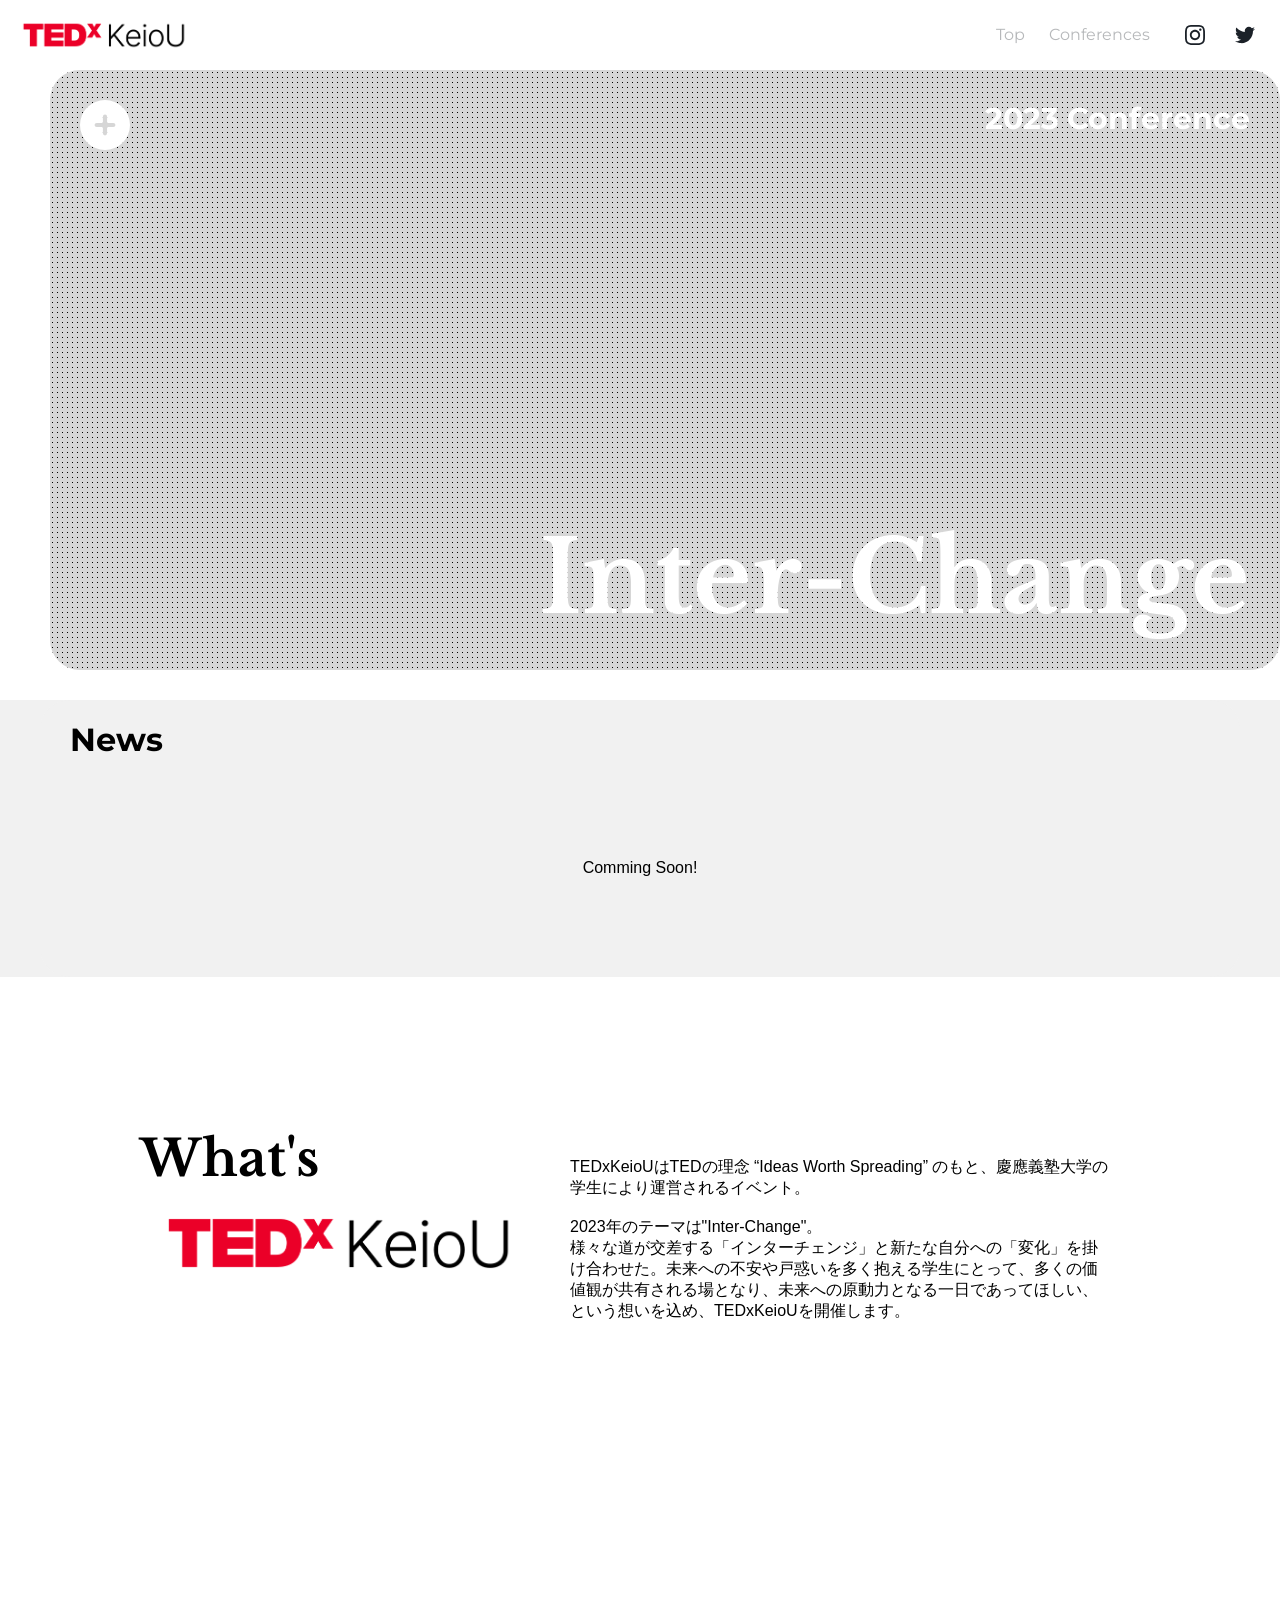
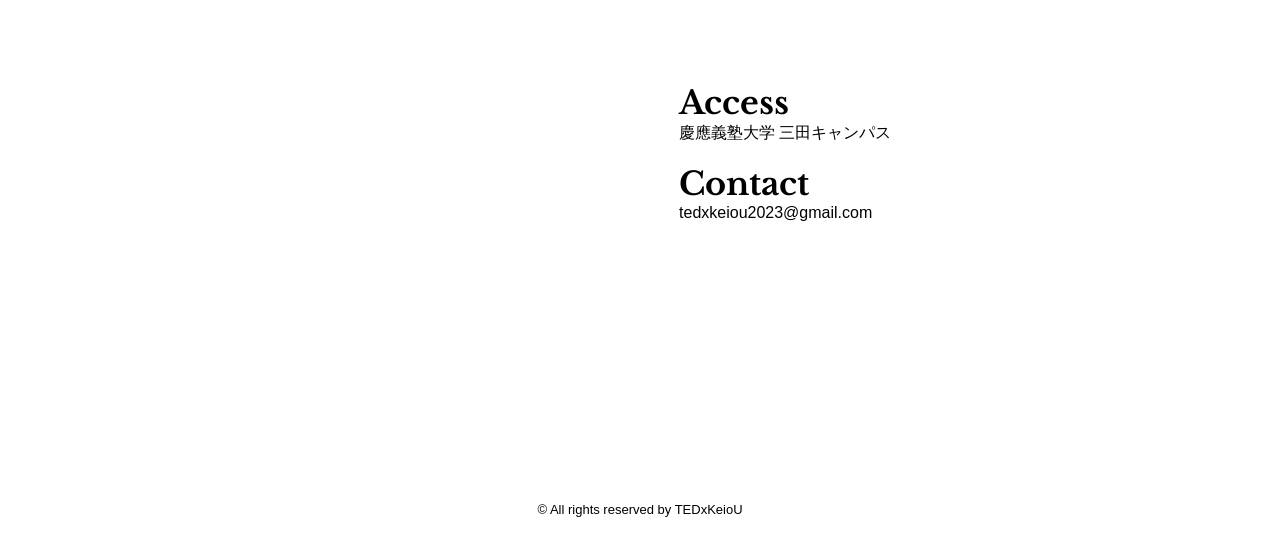
==== commit 616c1145: "css反映テスト" ====
--- a/index.html
+++ b/index.html
@@ -5,7 +5,7 @@
     <meta http-equiv="X-UA-Compatible" content="IE=edge">
     <meta name="viewport" content="width=device-width, initial-scale=1.0">
     <title>TEDxKeioU</title>
-    <link rel="stylesheet" href="/toppage-230321.css?ver=230321-2">
+    <link rel="stylesheet" href="/toppage.css?ver=230322">
     <link rel="icon" href="/icon.png">
 
     <!--アナリティクス解析用 Google tag (gtag.js) -->
@@ -46,7 +46,7 @@
     <div class="top-thmbnail">
         <a href="/conferences/2023/">
             <div class="is-layer-dot">
-                    <video src="/img/inter-change-video2.mp4" autoplay loop muted playsinline webkit-playsinline></video>
+                    <video src="/img/inter-change-video2.mp4" autoplay loop muted webkit-playsinline playsinline poster></video>
             </div>
             <div class="top-thmbnail-titlecontainer">
                 <svg id="Layer_1" height="512" viewBox="0 0 24 24" width="512" xmlns="http://www.w3.org/2000/svg" data-name="Layer 1">
--- a/toppage.css
+++ b/toppage.css
@@ -0,0 +1,353 @@
+a{
+    text-decoration : none;
+}
+p{
+    font-family: Hiragino Kaku Gothic ProN、ヒラギノ角ゴ ProN、Hiragino Kaku Gothic Pro、ヒラギノ角ゴ Pro, sans-serif;
+}
+
+.is-layer-dot {
+    position: relative;
+    height: 600px;
+}
+.is-layer-dot::after {
+    position: absolute;
+    top: 0;
+    left: 0;
+    width: 100%;
+    height: 100%;
+    content: "";
+    display: block;
+    background-color: rgba(120, 120, 120, 0.3);
+    background-image: radial-gradient(#000000 20%, transparent 0), radial-gradient(#000 20%, transparent 0);
+    background-position: 0 0, 10px 10px;
+    background-size: 5px 5px;
+    /*border-radius: 30px 0 0 30px;*/
+}
+
+.top-thmbnail{
+    position: relative;
+    margin-left: 50px;
+    max-height: 70vh;
+    overflow: hidden;
+    border-radius: 30px 30px 30px 30px;
+    transition: all 0.3s ease;
+}
+.top-thmbnail video{
+    width: 100%;
+    height: 100%;
+    object-fit: cover;
+}
+.top-thmbnail:hover{
+    transition: all 0.3s ease;
+    box-shadow:  -10px 10px 30px #9e9e9e, 10px -10px 30px #ffffff;
+    /*transform:scale(1.005,1.005);*/
+}
+.top-thmbnail video:hover{
+}
+
+.top-thmbnail-titlecontainer{
+    position: absolute;
+    bottom: 30px;
+    right: 30px;
+    text-align: right;
+    color: #ffffff;
+    margin-left: 30px;
+    width: calc(100% - 60px);
+    height: calc(100% - 60px);
+}
+.top-thmbnail-titlecontainer svg{
+    fill: #fff;
+    height: 50px;
+    width: auto;
+    position: absolute;
+    top: 0;
+    left: 0;
+}
+.top-thmbnail-titlecontainer h1{
+    position: absolute;
+    bottom: 0;
+    right: 0;
+    margin-left: 50px;
+    font-size: min(15vw,100px);
+    font-family: 'Libre Baskerville', serif;
+
+}
+.top-thmbnail-titlecontainer h2{
+    font-size: min(5vw,30px);
+}
+
+
+.news-column-wrapper{
+    display: flex;
+    justify-content: center;
+    background-color: #f1f1f1;
+    margin-top: 30px;
+    padding-left: 30px;
+    padding-right: 30px;
+}
+.column{
+    margin: 30px;
+    border-radius: 30px;
+    display: flex;
+    overflow: hidden;
+}
+.news-column{
+    margin: 0px;
+    border-radius: 30px;
+    display: flex;
+    overflow: hidden;
+    flex-direction: column;
+    background-color: #f1f1f1;
+    max-width: 1200px;
+    width: 100%;
+}
+.column-title h1{
+    float: left;
+    margin-top: 20px;
+    margin-left: 30px;
+}
+.more-button{
+    border: 3px #EB0028 solid;
+    background-color: #EB0028;
+    color: #fff;
+    border-radius: 30px;
+    height: 50px;
+    width: 150px;
+    position: relative;
+    fill: #fff;
+    float: right;
+    margin: 10px;
+}
+.more-button-contnet{
+    height: 50px;
+    display: flex;
+    align-items: center;
+    margin-left: 30px;
+}
+.more-button svg{
+    position: absolute;
+    height: 30px;
+    width: auto;
+    right: 15px;
+    top:10px
+}
+.more-button:hover{
+    background-color: #fff;
+    color: #EB0028;
+    fill: #EB0028;
+}
+
+.newsfeed-content p{
+    text-align: center;
+    margin: 100px;
+}
+
+.about-all{
+    margin-top: 150px;
+    margin-bottom: 100px;
+    margin-left: 10px;
+    margin-right: 10px;
+    display: flex;
+    justify-content: center;
+}
+.about-innerwrapper{
+    width: 1000px;
+    display: flex;
+}
+.about-all img{
+    width: 400px;
+    height: auto;
+    margin:0 auto;
+}
+.about-all h1{
+    font-family: 'Libre Baskerville', serif;
+    font-size: 50px;
+}
+.about-content p{
+    margin: 30px;
+}
+
+.map-column{
+    height: 600px;
+    overflow: hidden;
+    display: flex;
+    justify-content: center;
+    align-items: center;
+}
+.map-content-container{
+    margin: 50px;
+    display: flex;
+    align-items: center;
+    justify-content: center;
+    justify-content: start;
+    width: calc(50vw - 40px);
+}
+.map-content-container h1{
+    font-family: 'Libre Baskerville', serif;
+}
+.map-content{
+    margin: 20px;
+}
+
+.map-embed{
+    height:500px; 
+    border-radius: 0 30px 30px 0 ;
+    overflow: hidden;
+    width: 50vw;
+}
+
+.contact{
+    align-items: center;
+    margin: 100px;
+    justify-content: center;
+}
+.icon-badge{
+    background-color:#F1C400;
+    border-radius: 100px;
+    width: 100px;
+    height: 100px;
+    display: flex;
+    flex-direction: column;
+    justify-content: center;
+    align-items: center;
+    margin: 20px;
+    color: #fff;
+}
+.icon-badge img{
+    width: 40px;
+    height: auto;
+    margin: 0;
+}
+
+
+
+
+/* 011 */
+.button011 a {
+    position: relative;
+    display: flex;
+    justify-content: space-around;
+    align-items: center;
+    margin: 0 auto;
+    max-width: 240px;
+    padding: 10px 25px;
+    color: #313131;
+    transition: 0.3s ease-in-out;
+    font-weight: 600;
+    background: #eee;
+    overflow:hidden;
+}
+.button011 a:before {
+    position: absolute;
+    top: 0;
+    left: 0;
+    width: 150%;
+    height: 500%;
+    content: "";
+    -webkit-transition: all 0.5s ease-in-out;
+    transition: all 0.5s ease-in-out;
+    -webkit-transform: translateX(-98%) translateY(-25%) rotate(45deg);
+    transform: translateX(-98%) translateY(-25%) rotate(45deg);
+    background: #EB0028;
+    opacity: 0.2;
+}
+.button011 a:hover:before {
+    -webkit-transform: translateX(-9%) translateY(-25%) rotate(45deg);
+    transform: translateX(-9%) translateY(-25%) rotate(45deg);
+}
+/* 012 */
+.button012 a {
+    position: relative;
+    display: flex;
+    justify-content: center;
+    align-items: center;
+    margin: 0 auto;
+    max-width: 240px;
+    padding: 10px 25px 10px 50px;
+    color: #313131;
+    transition: 0.3s ease-in-out;
+    font-weight: 600;
+    background: #eee;
+    border-radius: 50px;
+    z-index:0;
+    overflow: hidden;
+}
+.button012 a:before {
+    font-family: "Font Awesome 5 Free";
+    content: "\f005";
+    line-height: 1;
+    position: absolute;
+    left: 5px;
+    background: #FFF;
+    padding: 12px 11px;
+    border-radius: 60px;
+    z-index: 2;
+}
+.button012 a:after {
+    content: "";
+    position: absolute;
+    top: 0;
+    bottom: 0;
+    width: 0;
+    display: block;
+    background: #ccc;
+    transition: .3s;
+    left:0;
+}
+.button012 a:hover:after {
+    width: 100%;
+    z-index: -1;
+}
+
+
+
+@media screen and (max-width:1000px) {
+    .about-content p{
+        margin: 0;
+    }
+    .about-innerwrapper{
+        flex-direction: column;
+        width: 90vw;
+    }
+    .about-innerwrapper h1{
+        font-size: min(10vw,50px);
+    }
+    .about-innerwrapper p{
+        margin-top: 50px;
+    }
+    .about-innerwrapper img{
+        max-width: 400px;
+        width: 100%;
+        margin: 0 auto;
+    }
+    .map-column{
+        flex-direction: column;
+        border-radius: initial;
+        margin: 0;
+    }
+    .map-content-container{
+        display: inline;
+        text-align: left;
+        width: 100%;
+    }
+    .map-content-inner{
+        display: flex;
+        flex-wrap: wrap-reverse;
+        justify-content: center;
+    }
+    .map-embed{
+        height:500px;
+        width: calc(100% - 5vw);
+        margin-right: 5vw;
+    }
+}
+@media screen and (max-width:600px) {
+    .top-thmbnail-titlecontainer svg{
+    }
+    .top-thmbnail-titlecontainer h1{
+        margin: 0;
+    }
+    .top-thmbnail{
+        margin-left: 30px;
+    }
+}
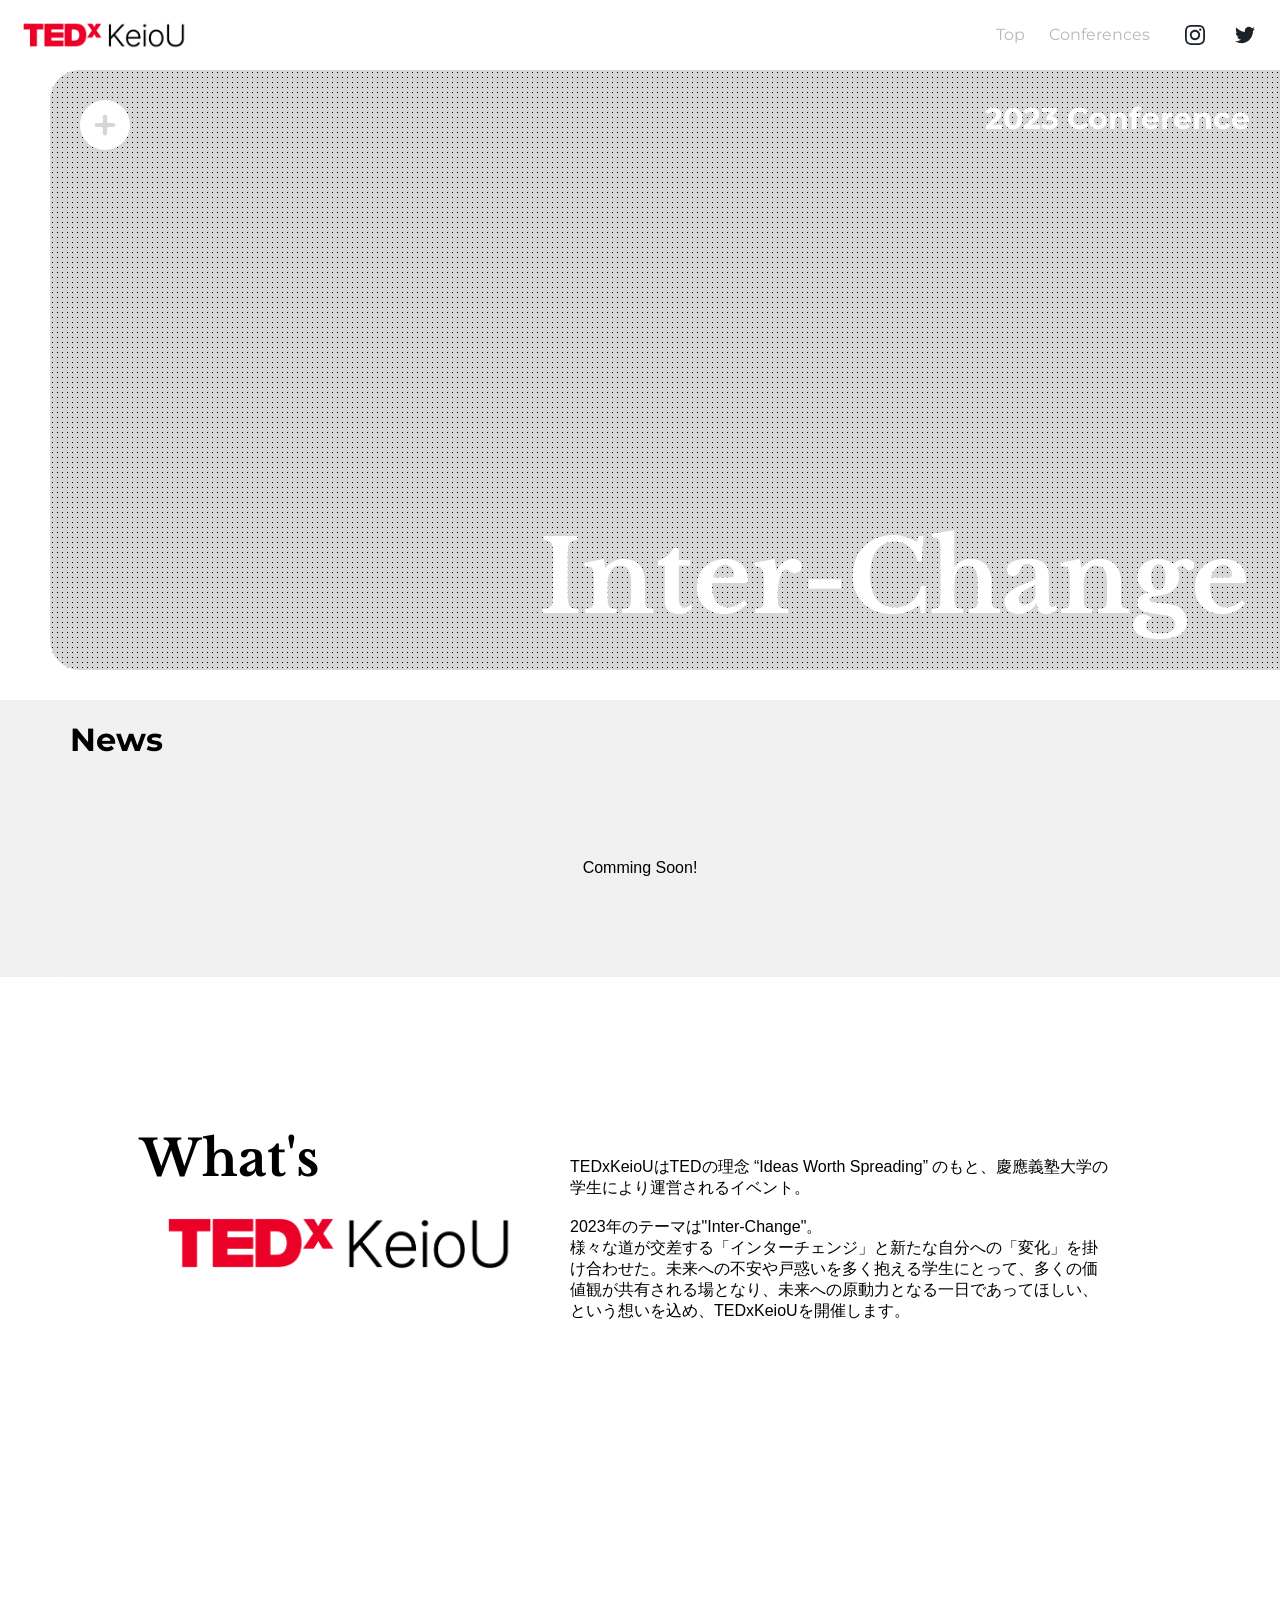
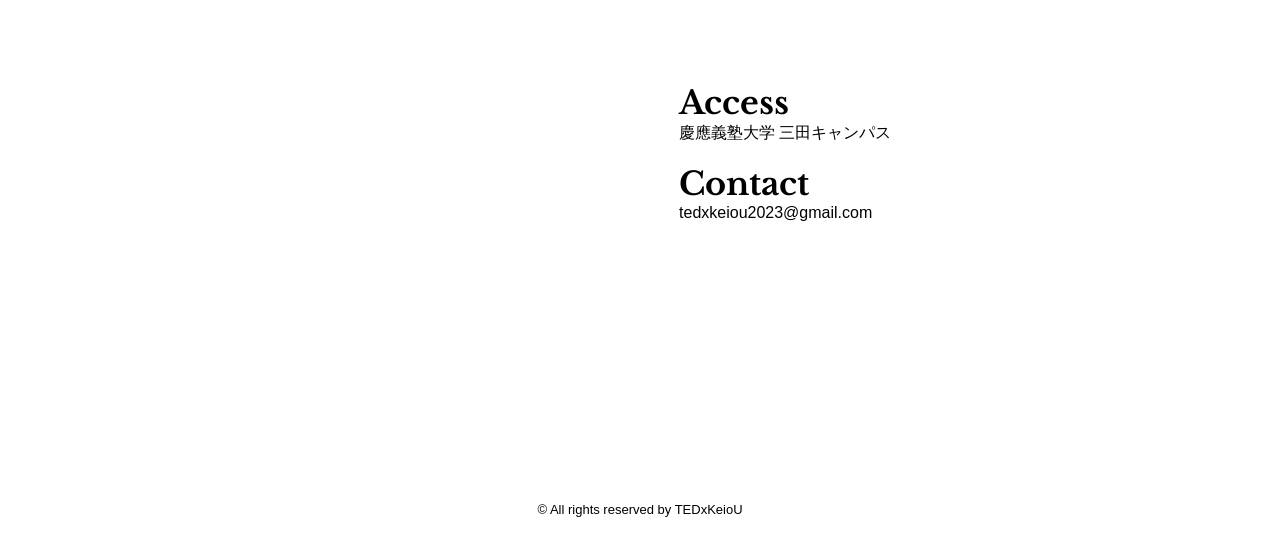
==== commit da043669: "css反映強制" ====
--- a/index.html
+++ b/index.html
@@ -5,7 +5,7 @@
     <meta http-equiv="X-UA-Compatible" content="IE=edge">
     <meta name="viewport" content="width=device-width, initial-scale=1.0">
     <title>TEDxKeioU</title>
-    <link rel="stylesheet" href="/toppage.css?ver=230322">
+    <link rel="stylesheet" href="/toppage.css?ver=230322.1">
     <link rel="icon" href="/icon.png">
 
     <!--アナリティクス解析用 Google tag (gtag.js) -->
--- a/toppage.css
+++ b/toppage.css
@@ -28,8 +28,8 @@
     position: relative;
     margin-left: 50px;
     max-height: 70vh;
-    overflow: hidden;
-    border-radius: 30px 30px 30px 30px;
+    border-radius: 30px 0 0 30px;
+    overflow: hidden;
     transition: all 0.3s ease;
 }
 .top-thmbnail video{
